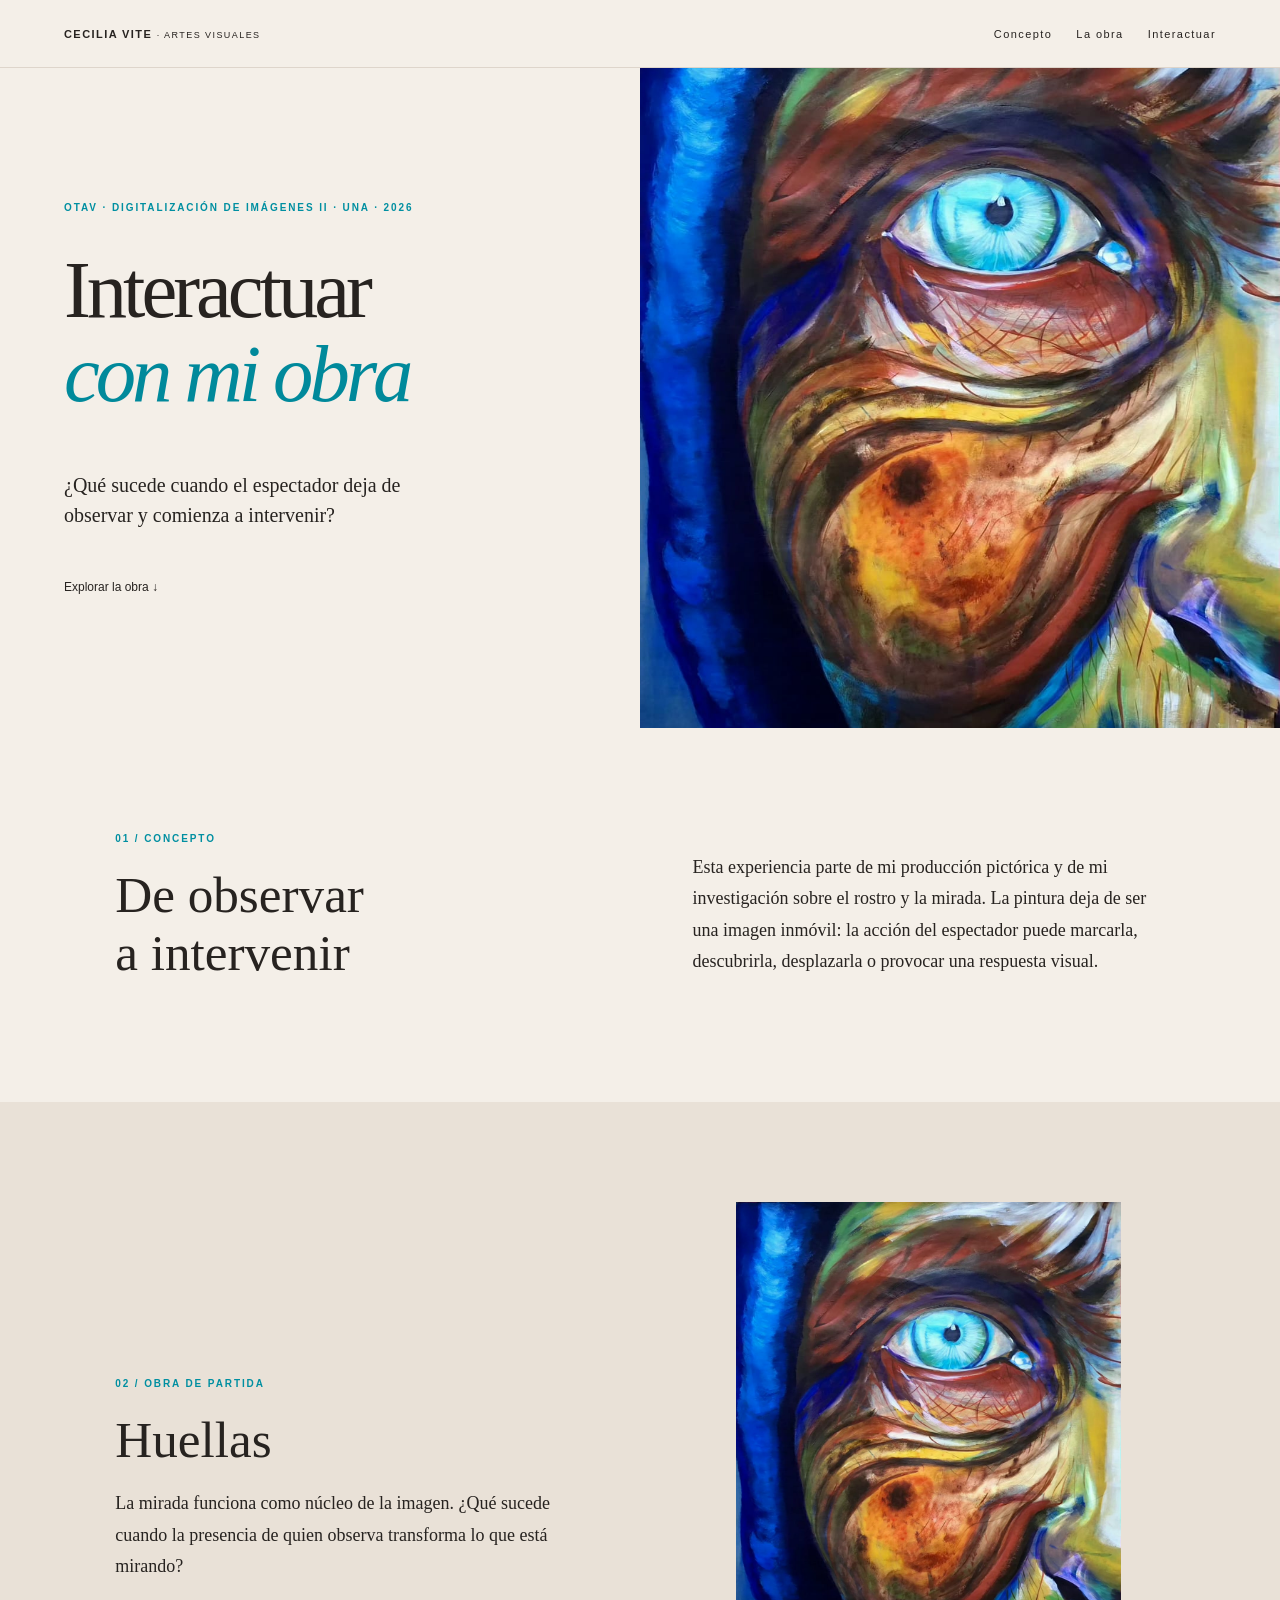
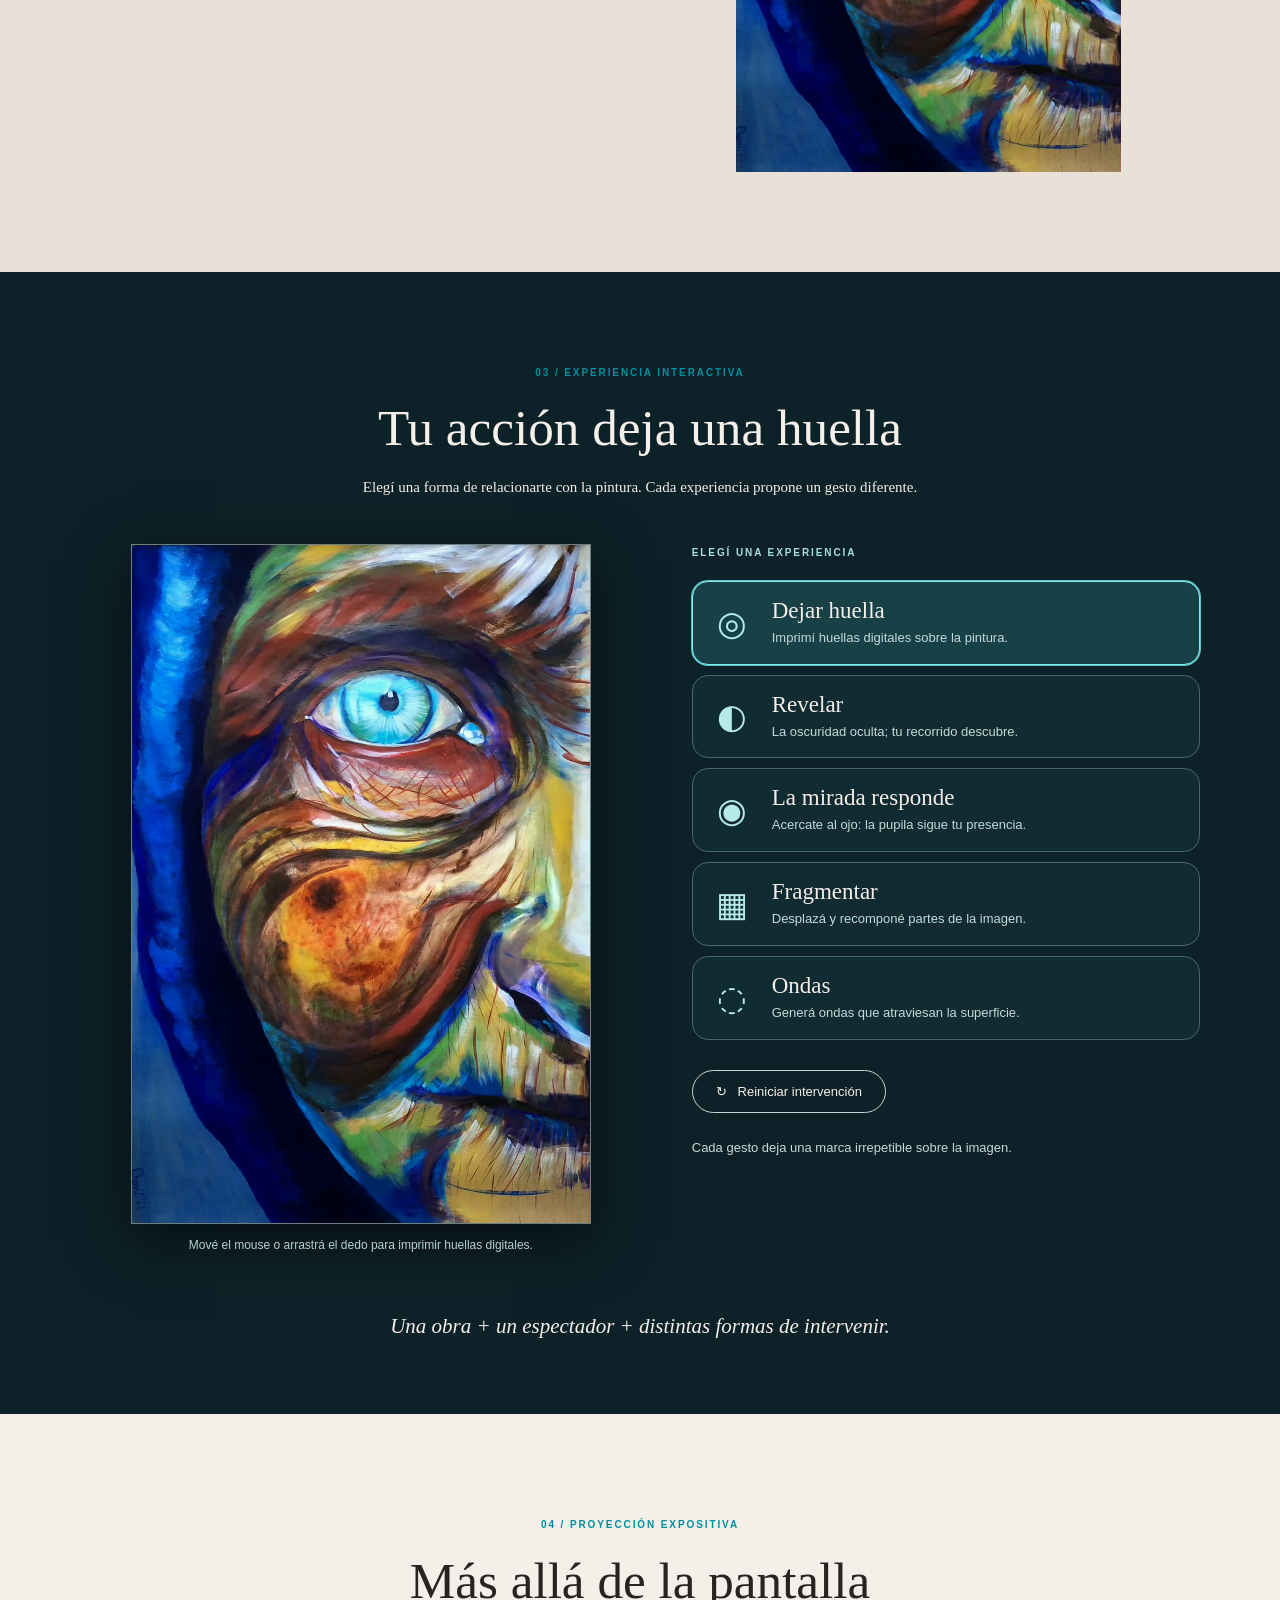
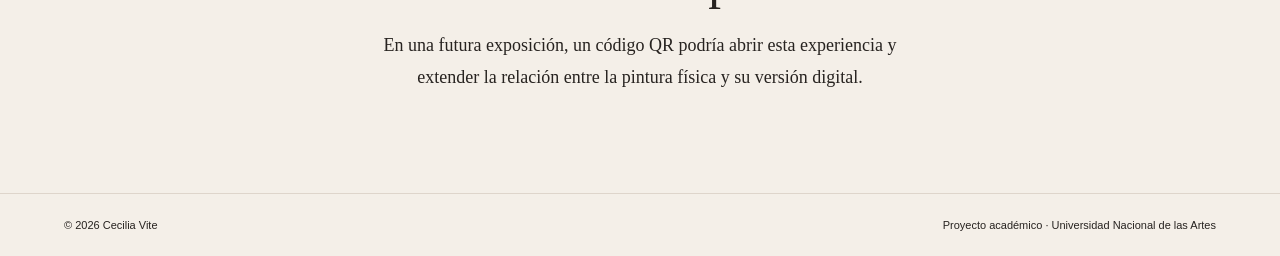
==== index.html @ 00571c8d "Add files via upload" ====
<!doctype html><html lang="es"><head><meta charset="utf-8"><meta name="viewport" content="width=device-width,initial-scale=1"><title>Interactuar con mi obra | Cecilia Vite</title><link rel="stylesheet" href="style.css"></head><body>
<header><a class="brand" href="#inicio">CECILIA VITE <small>· ARTES VISUALES</small></a><nav><a href="#concepto">Concepto</a><a href="#obra">La obra</a><a href="#interactuar">Interactuar</a></nav></header>
<main><section class="hero" id="inicio"><div class="hero-text"><span class="eyebrow">OTAV · DIGITALIZACIÓN DE IMÁGENES II · UNA · 2026</span><h1>Interactuar<br><em>con mi obra</em></h1><p>¿Qué sucede cuando el espectador deja de observar y comienza a intervenir?</p><a class="jump" href="#interactuar">Explorar la obra ↓</a></div><img src="huellas.jpg" alt="Huellas, pintura de Cecilia Vite"></section>
<section class="section" id="concepto"><div><span class="eyebrow">01 / CONCEPTO</span><h2>De observar<br>a intervenir</h2></div><p>Esta experiencia parte de mi producción pictórica y de mi investigación sobre el rostro y la mirada. La pintura deja de ser una imagen inmóvil: la acción del espectador puede marcarla, descubrirla, desplazarla o provocar una respuesta visual.</p></section>
<section class="section work" id="obra"><div><span class="eyebrow">02 / OBRA DE PARTIDA</span><h2>Huellas</h2><p>La mirada funciona como núcleo de la imagen. ¿Qué sucede cuando la presencia de quien observa transforma lo que está mirando?</p></div><img src="huellas.jpg" alt="Obra Huellas completa"></section>
<section class="interactive" id="interactuar"><span class="eyebrow">03 / EXPERIENCIA INTERACTIVA</span><h2>Tu acción deja una huella</h2><p class="intro">Elegí una forma de relacionarte con la pintura. Cada experiencia propone un gesto diferente.</p>
<div class="experience"><div class="stage"><canvas id="obraCanvas" aria-label="Pintura Huellas interactiva"></canvas><p class="stage-note" id="hint">Mové el cursor o el dedo sobre la obra.</p></div><div class="panel"><span class="eyebrow">ELEGÍ UNA EXPERIENCIA</span>
<button class="mode active" data-mode="huella"><span class="mode-icon">◎</span><span><strong>Dejar huella</strong><small>Imprimí huellas digitales sobre la pintura.</small></span></button>
<button class="mode" data-mode="revelar"><span class="mode-icon">◐</span><span><strong>Revelar</strong><small>La oscuridad oculta; tu recorrido descubre.</small></span></button>
<button class="mode" data-mode="mirada"><span class="mode-icon">◉</span><span><strong>La mirada responde</strong><small>Acercate al ojo: la pupila sigue tu presencia.</small></span></button>
<button class="mode" data-mode="fragmentar"><span class="mode-icon">▦</span><span><strong>Fragmentar</strong><small>Desplazá y recomponé partes de la imagen.</small></span></button>
<button class="mode" data-mode="ondas"><span class="mode-icon">◌</span><span><strong>Ondas</strong><small>Generá ondas que atraviesan la superficie.</small></span></button>
<button id="reset" class="reset">↻ &nbsp; Reiniciar intervención</button><p id="modeDescription" aria-live="polite">La imagen conserva las marcas de quienes la recorren.</p></div></div><p class="closing">Una obra + un espectador + distintas formas de intervenir.</p></section>
<section class="future"><span class="eyebrow">04 / PROYECCIÓN EXPOSITIVA</span><h2>Más allá de la pantalla</h2><p>En una futura exposición, un código QR podría abrir esta experiencia y extender la relación entre la pintura física y su versión digital.</p></section></main><footer><span>© 2026 Cecilia Vite</span><span>Proyecto académico · Universidad Nacional de las Artes</span></footer><script src="sketch.js"></script></body></html>
---- style.css ----
*{box-sizing:border-box}html{scroll-behavior:smooth}body{margin:0;background:#f4efe8;color:#272320;font-family:Georgia,'Times New Roman',serif}a{color:inherit;text-decoration:none}header{height:68px;padding:0 5%;display:flex;justify-content:space-between;align-items:center;border-bottom:1px solid #ded5cb;font:11px Arial,sans-serif;letter-spacing:.13em}.brand{font-weight:700}.brand small{font-size:9px;font-weight:400}nav{display:flex;gap:24px}.hero{display:grid;grid-template-columns:1fr 1fr;min-height:660px}.hero-text{display:flex;flex-direction:column;justify-content:center;padding:12% 10%}.eyebrow{font:700 10px Arial,sans-serif;letter-spacing:.19em;color:#008fa1}.hero h1{font-weight:400;font-size:clamp(48px,6.3vw,105px);letter-spacing:-.05em;line-height:1.04;margin:35px 0}.hero h1 em{color:#00899b}.hero p{max-width:390px;font-size:20px;line-height:1.5}.jump{font:12px Arial,sans-serif;margin-top:30px}.hero img{width:100%;height:660px;object-fit:cover;object-position:center 26%}.section{padding:100px 9%;display:grid;grid-template-columns:1fr 1fr;gap:10%;align-items:center}.section h2,.future h2{font-size:clamp(36px,4vw,64px);font-weight:400;line-height:1.13;margin:20px 0}.section p,.future p{font-size:18px;line-height:1.75;max-width:570px}.work{background:#e9e1d7}.work img{max-height:570px;width:100%;object-fit:contain}.interactive{background:#0d2228;color:#f4efe8;padding:90px 5% 75px;text-align:center}.interactive h2{font-size:clamp(35px,4vw,62px);font-weight:400;margin:18px 0}.intro{font-size:15px;line-height:1.6;max-width:620px;margin:0 auto 45px}.experience{max-width:1120px;margin:auto;display:grid;grid-template-columns:minmax(0,1.05fr) minmax(290px,.95fr);gap:50px;align-items:start;text-align:left}.stage{min-width:0;text-align:center}.stage canvas{display:block;width:min(100%,460px);height:auto;margin:auto;touch-action:none;cursor:crosshair;box-shadow:0 16px 55px #0009;border:1px solid #6b7f80}.stage-note{font:12px/1.5 Arial,sans-serif;color:#b9d1d0}.panel>.eyebrow{display:block;margin:3px 0 23px;color:#a8dedf}.mode{width:100%;display:flex;align-items:center;gap:18px;text-align:left;padding:16px 17px;margin:0 0 10px;background:#102b31;border:1px solid #49676a;border-radius:16px;color:#f4efe8;cursor:pointer;transition:.2s}.mode:hover,.mode.active{border-color:#83eced;background:#174047;box-shadow:0 0 0 1px #5bc4c6}.mode-icon{font:34px Georgia,serif;width:44px;text-align:center;color:#b6ebea;flex-shrink:0}.mode strong{display:block;font:23px Georgia,serif;margin-bottom:5px}.mode small{display:block;font:13px/1.45 Arial,sans-serif;color:#c5d9d8}.reset{margin:20px 0 12px;background:transparent;border:1px solid #c1d7d4;border-radius:28px;color:#f4efe8;padding:13px 23px;font:13px Arial,sans-serif;cursor:pointer}.reset:hover{background:#b6ebea;color:#0d2228}#modeDescription{font:13px/1.6 Arial,sans-serif;color:#c4dad8;min-height:42px}.closing{margin:48px 0 0;font-style:italic;font-size:21px}.future{padding:100px 8%;text-align:center}.future p{margin:0 auto}footer{border-top:1px solid #ded5cb;padding:25px 5%;display:flex;justify-content:space-between;gap:20px;font:11px Arial,sans-serif}@media(max-width:780px){header{padding:0 4%}nav{gap:11px;font-size:10px}.hero{grid-template-columns:1fr}.hero-text{padding:80px 7%}.hero img{height:540px}.section{grid-template-columns:1fr;padding:70px 7%;gap:15px}.experience{grid-template-columns:1fr;gap:35px}.interactive{padding:70px 5%}.panel{max-width:520px;margin:auto;width:100%}.mode strong{font-size:21px}footer{flex-direction:column}}
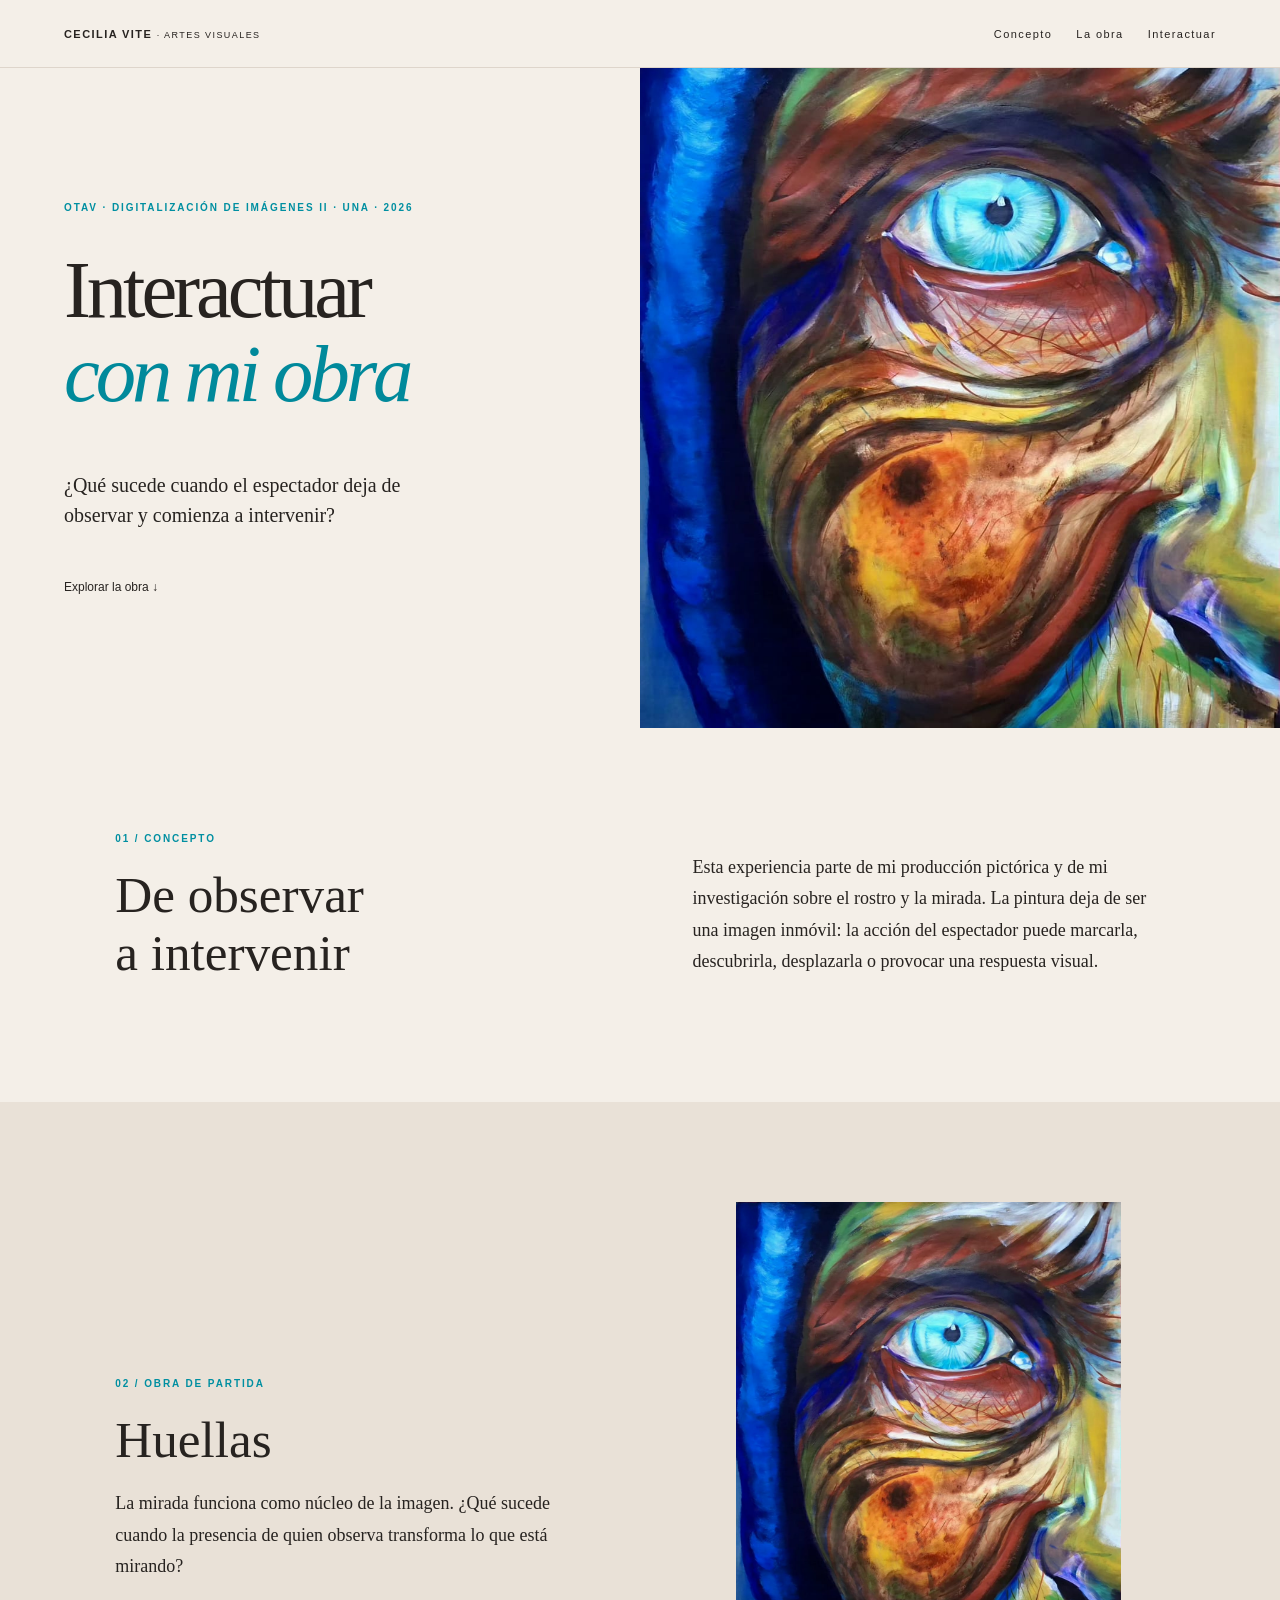
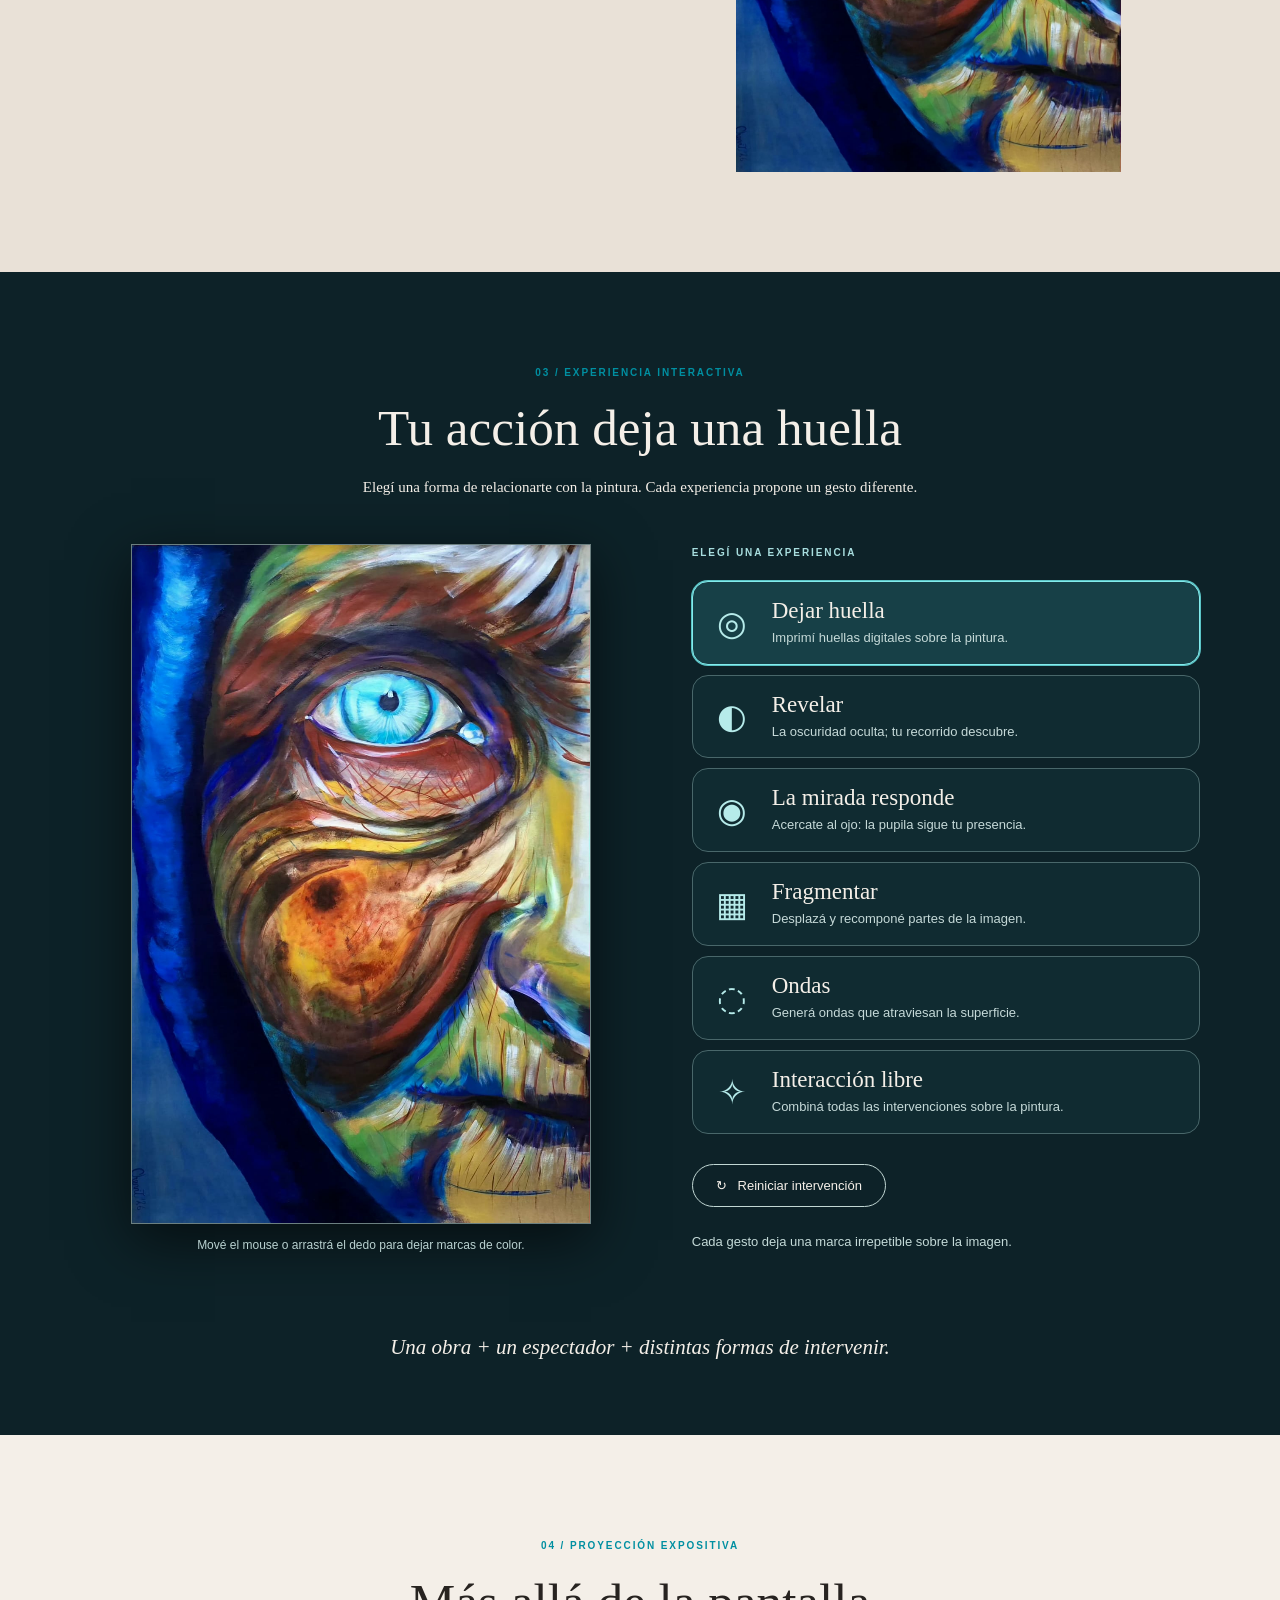
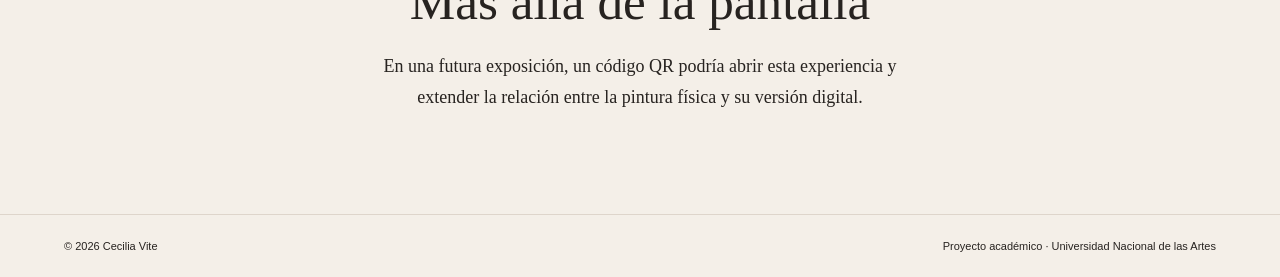
==== commit 4e2914c4: "Add files via upload" ====
--- a/index.html
+++ b/index.html
@@ -10,5 +10,6 @@
 <button class="mode" data-mode="mirada"><span class="mode-icon">◉</span><span><strong>La mirada responde</strong><small>Acercate al ojo: la pupila sigue tu presencia.</small></span></button>
 <button class="mode" data-mode="fragmentar"><span class="mode-icon">▦</span><span><strong>Fragmentar</strong><small>Desplazá y recomponé partes de la imagen.</small></span></button>
 <button class="mode" data-mode="ondas"><span class="mode-icon">◌</span><span><strong>Ondas</strong><small>Generá ondas que atraviesan la superficie.</small></span></button>
+<button class="mode" data-mode="libre"><span class="mode-icon">✧</span><span><strong>Interacción libre</strong><small>Combiná todas las intervenciones sobre la pintura.</small></span></button>
 <button id="reset" class="reset">↻ &nbsp; Reiniciar intervención</button><p id="modeDescription" aria-live="polite">La imagen conserva las marcas de quienes la recorren.</p></div></div><p class="closing">Una obra + un espectador + distintas formas de intervenir.</p></section>
 <section class="future"><span class="eyebrow">04 / PROYECCIÓN EXPOSITIVA</span><h2>Más allá de la pantalla</h2><p>En una futura exposición, un código QR podría abrir esta experiencia y extender la relación entre la pintura física y su versión digital.</p></section></main><footer><span>© 2026 Cecilia Vite</span><span>Proyecto académico · Universidad Nacional de las Artes</span></footer><script src="sketch.js"></script></body></html>
